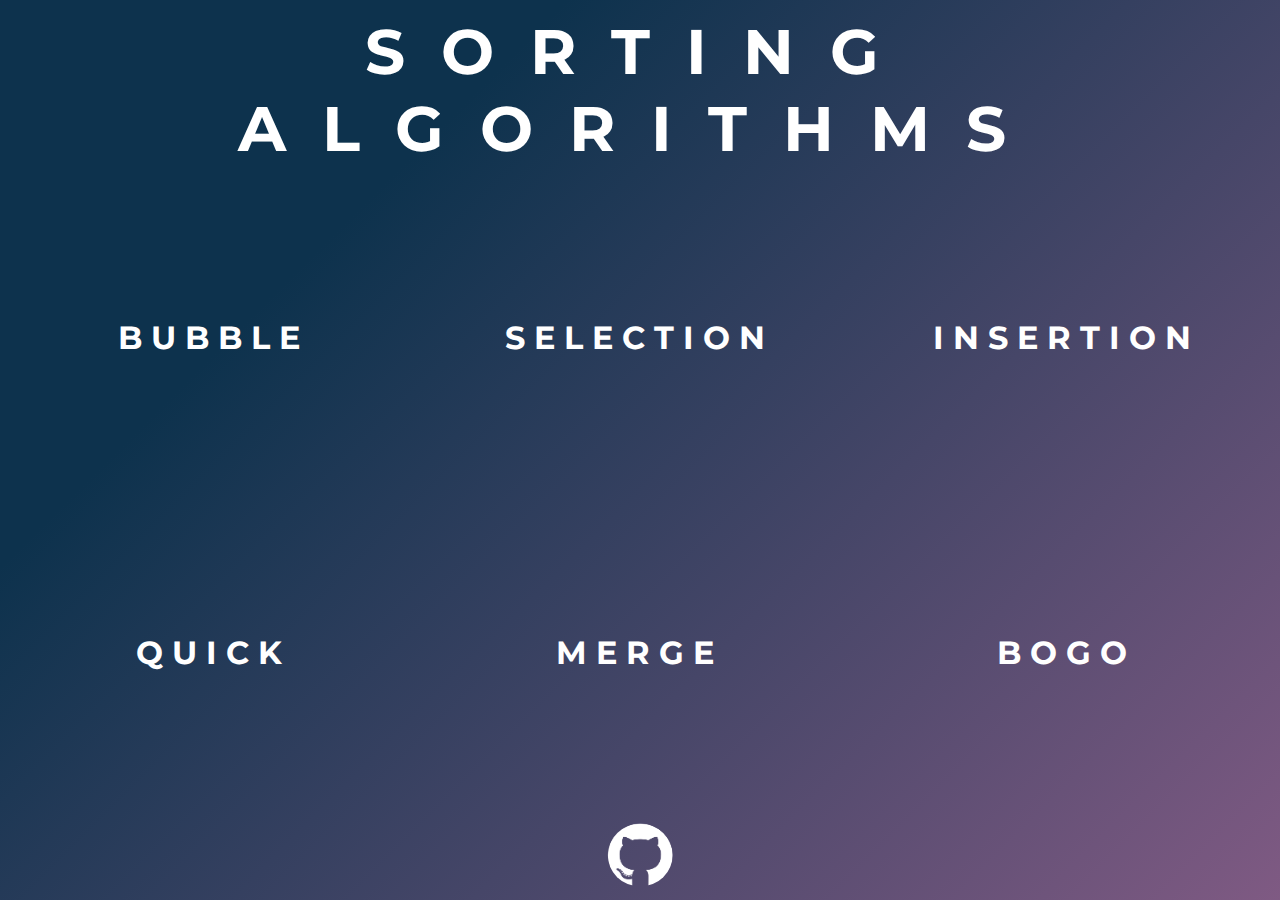
==== index.html @ 4679ad6a "modified certain hrefs" ====
<!DOCTYPE html>
<html lang="en">
<head>
    <!-- test -->
    <meta charset="UTF-8">
    <meta name="viewport" content="width=device-width, initial-scale=1.0">
    <title>Sorting Algorithms</title>
    <link rel="stylesheet" href="style/index.css">
</head>
<body>
    <div class="title">
        <h1>Sorting Algorithms</h1>
    </div>
    <div class = " grid ">
    <div class="outer-div">
        <a href="bubble.html">
        <div class = "inner-div">
            <h2>BUBBLE</h2>  
        </div>
    </a>
    </div>
    <div class="outer-div">
        <a href="selection.html">
            <div class="inner-div">
                <h2>SELECTION</h2>
            </div>
        </a>
    </div>
    <div class="outer-div">
        <a href="insertion.html">
            <div class="inner-div">
                <h2>INSERTION</h2>
            </div>
        </a>
    </div>
    <div class="outer-div">
        <a href="quick.html">
            <div class="inner-div">
                <h2>QUICK</h2>
            </div>
        </a>
    </div>
    <div class="outer-div">
        <a href="merge.html">
            <div class="inner-div">
                <h2>MERGE</h2>
            </div>
        </a>
    </div>
    <div class="outer-div">
        <a href="merge.html">
            <div class="inner-div">
                <h2>BOGO</h2>
            </div>
        </a>
    </div>
</div>

    <div class="collaborators">
        <div class="inner-collaborator">
            <a href="https://github.com/AFeas1987">
                <img src="https://avatars1.githubusercontent.com/u/33380694?s=460&u=68d25aeffb624daa7be3a8d8f50077317a464186&v=4" alt="">
            </a>
            <a href="https://github.com/AlarconFeaser/SortingVisualizer">
                    <img src="./assets/white-github.png" alt="">
            </a>
            <a href="https://github.com/PaulAlarcon">
                <img src="https://avatars0.githubusercontent.com/u/37510926?s=460&u=d2be13553b4b1d6bea5deff9a250e9ec4bbbcb4f&v=4" alt="">
            </a>
    </div>

</body>
</html>
---- style/index.css ----
@import url("https://fonts.googleapis.com/css2?family=Miltonian+Tattoo&family=Montserrat:wght@500&display=swap");
* {
  padding: 0;
  margin: 0;
  -webkit-box-sizing: border-box;
          box-sizing: border-box;
}

body {
  background-image: linear-gradient(315deg, #7f5a83 0%, #0d324d 74%);
  width: 100%;
  height: 100vh;
  font-family: 'Montserrat', sans-serif;
  text-transform: uppercase;
}

.title {
  color: white;
  text-align: center;
  position: relative;
  height: 20%;
}

.title h1 {
  font-size: 7vmin;
  letter-spacing: 4vmin;
  position: absolute;
  top: 50%;
  left: 50%;
  -webkit-transform: translate(-50%, -50%);
          transform: translate(-50%, -50%);
}

.grid {
  height: 70%;
  display: -ms-grid;
  display: grid;
  -ms-grid-columns: (1fr)[3];
      grid-template-columns: repeat(3, 1fr);
  -ms-grid-rows: (1fr)[2];
      grid-template-rows: repeat(2, 1fr);
}

.inner-div {
  position: relative;
  height: 100%;
  display: -ms-grid;
  display: grid;
  margin: auto;
  text-align: center;
  color: black;
  -webkit-text-fill-color: white;
  /* Will override color (regardless of order) */
  text-align: center;
}

.inner-div h2 {
  font-size: 3.5vmin;
  letter-spacing: 1vmin;
  position: absolute;
  top: 50%;
  left: 50%;
  -webkit-transform: translate(-50%, -50%);
          transform: translate(-50%, -50%);
}

.inner-div:hover,
.inner-div:focus,
.collaborators a img:hover,
.collaborators a img:focus {
  -webkit-box-shadow: 0 0.5em 0.5em -0.4em var(--hover);
          box-shadow: 0 0.5em 0.5em -0.4em var(--hover);
  -webkit-transform: translateY(-0.5em);
          transform: translateY(-0.5em);
}

.collaborators {
  height: 10%;
  position: relative;
}

.collaborators .inner-collaborator {
  margin: 0 auto;
  height: 70%;
  width: -webkit-max-content;
  width: -moz-max-content;
  position: absolute;
  top: 50%;
  left: 50%;
  -webkit-transform: translate(-50%, -50%);
          transform: translate(-50%, -50%);
}

.collaborators .inner-collaborator a {
  text-decoration: none;
}

.collaborators .inner-collaborator img {
  height: 100%;
  border-radius: 50%;
}

@media only screen and (max-width: 748px) {
  .title {
    padding: 5%;
  }
  .title h1 {
    letter-spacing: 3vmin;
  }
  .inner-div h2 {
    font-size: 5vmin;
  }
  .grid {
    height: 70%;
    -ms-grid-columns: (1fr)[1];
        grid-template-columns: repeat(1, 1fr);
    -ms-grid-rows: (1fr)[6];
        grid-template-rows: repeat(6, 1fr);
  }
  .outer-div {
    border: 1px solid black;
    background: rgba(0, 0, 0, 0.2);
  }
  .collaborators {
    height: 10%;
  }
}
/*# sourceMappingURL=index.css.map */
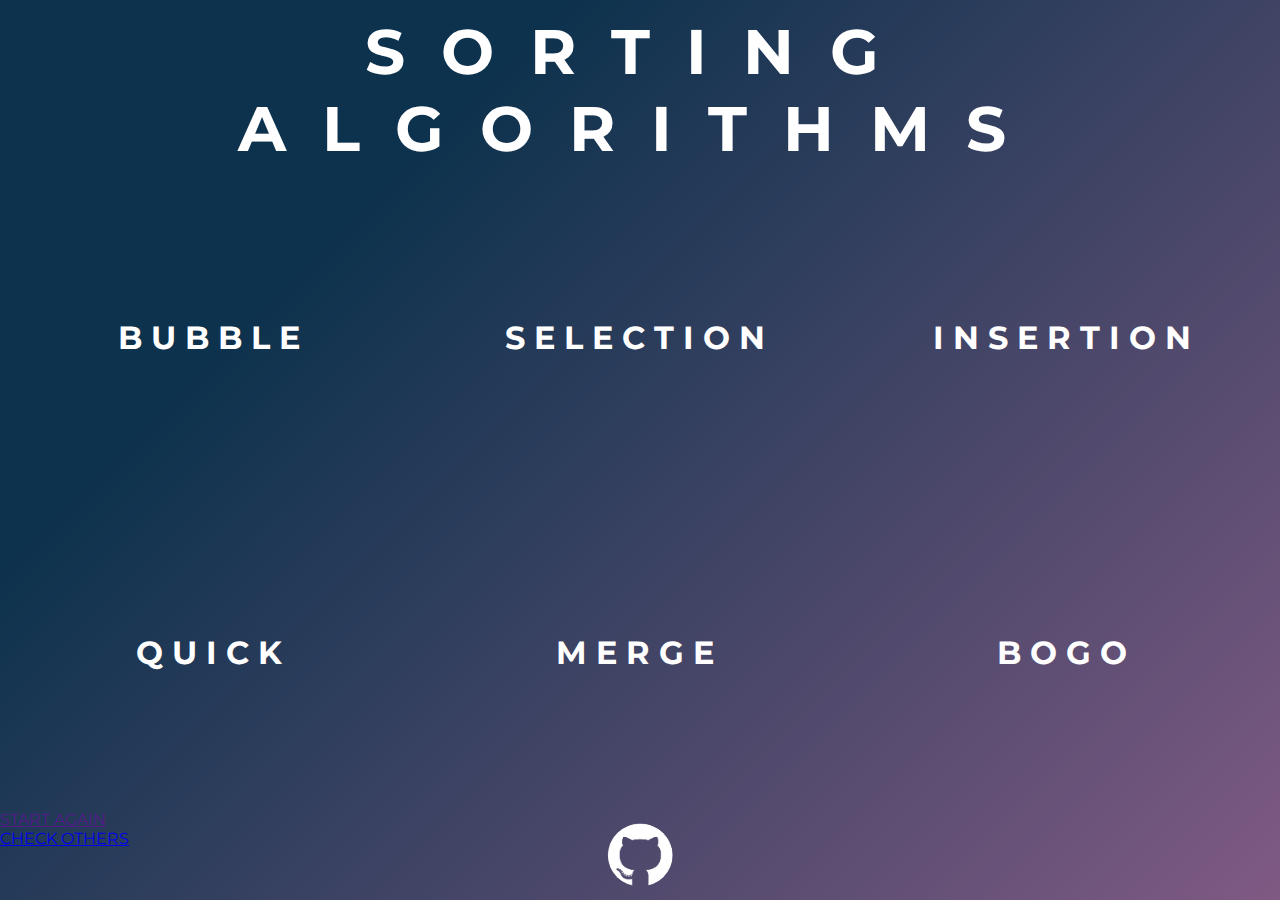
==== commit 3050a3aa: "added new features -restart -setting options" ====
--- a/index.html
+++ b/index.html
@@ -56,6 +56,8 @@
     </div>
 </div>
 
+
+
     <div class="collaborators">
         <div class="inner-collaborator">
             <a href="https://github.com/AFeas1987">
@@ -69,5 +71,26 @@
             </a>
     </div>
 
+    <div class="modal" id="myModal">
+        <div class="modal-content">
+            <div class="button-container">
+                <a class="white" href="">
+                    <p>
+                        <span class="bg"></span>
+                        <span class="base"></span>
+                        <span class="text">Start Again</span>
+                    </p>
+                </a>
+                <a class="transparent" href="index.html">
+                    <p>
+                        <span class="bg"></span>
+                        <span class="base"></span>
+                        <span class="text">Check others</span>
+                    </p>
+                </a>
+            </div>
+        </div>
+    </div>
+
 </body>
 </html>--- a/style/index.css
+++ b/style/index.css
@@ -4,13 +4,13 @@
   margin: 0;
   -webkit-box-sizing: border-box;
           box-sizing: border-box;
+  font-family: 'Montserrat', sans-serif;
 }
 
 body {
   background-image: linear-gradient(315deg, #7f5a83 0%, #0d324d 74%);
   width: 100%;
   height: 100vh;
-  font-family: 'Montserrat', sans-serif;
   text-transform: uppercase;
 }
 
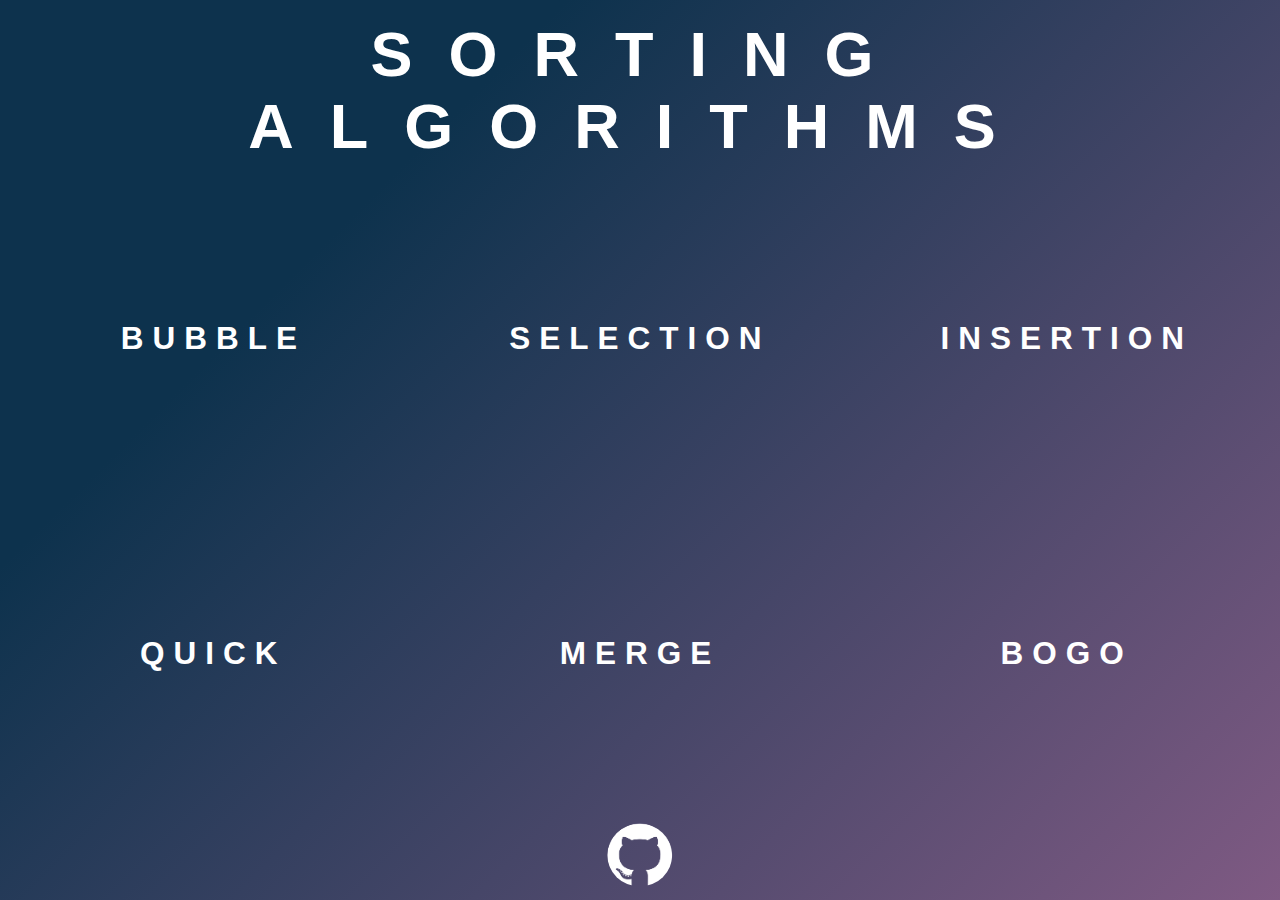
==== commit edb196f0: "commented all html" ====
--- a/index.html
+++ b/index.html
@@ -71,7 +71,7 @@
             </a>
     </div>
 
-    <div class="modal" id="myModal">
+    <!-- <div class="modal" id="myModal">
         <div class="modal-content">
             <div class="button-container">
                 <a class="white" href="">
@@ -90,7 +90,7 @@
                 </a>
             </div>
         </div>
-    </div>
+    </div> -->
 
 </body>
 </html>--- a/style/index.css
+++ b/style/index.css
@@ -1,4 +1,3 @@
-@import url("https://fonts.googleapis.com/css2?family=Miltonian+Tattoo&family=Montserrat:wght@500&display=swap");
 * {
   padding: 0;
   margin: 0;
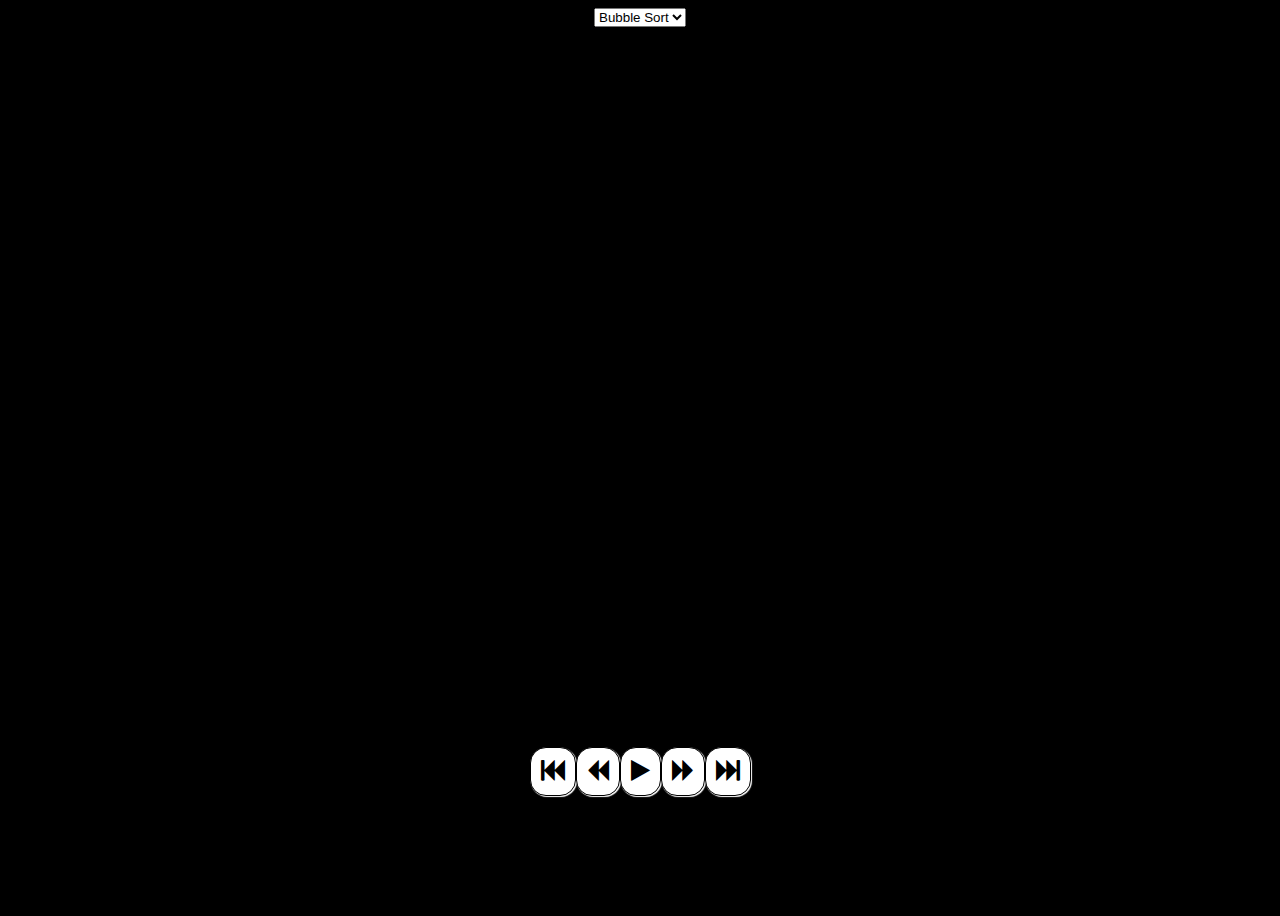
==== commit 19807b89: "reformated entire directory, added quicksort algorithm" ====
--- a/index.html
+++ b/index.html
@@ -1,96 +1,35 @@
 <!DOCTYPE html>
 <html lang="en">
 <head>
-    <!-- test -->
     <meta charset="UTF-8">
     <meta name="viewport" content="width=device-width, initial-scale=1.0">
-    <title>Sorting Algorithms</title>
-    <link rel="stylesheet" href="style/index.css">
+    <title>S O R T I N G 〰 V I S U A L I Z E R</title>
+    <link rel="stylesheet" href="https://cdnjs.cloudflare.com/ajax/libs/font-awesome/4.7.0/css/font-awesome.min.css">
+    <link rel="stylesheet" href="css/style.css">
 </head>
 <body>
-    <div class="title">
-        <h1>Sorting Algorithms</h1>
-    </div>
-    <div class = " grid ">
-    <div class="outer-div">
-        <a href="bubble.html">
-        <div class = "inner-div">
-            <h2>BUBBLE</h2>  
-        </div>
-    </a>
-    </div>
-    <div class="outer-div">
-        <a href="selection.html">
-            <div class="inner-div">
-                <h2>SELECTION</h2>
-            </div>
-        </a>
-    </div>
-    <div class="outer-div">
-        <a href="insertion.html">
-            <div class="inner-div">
-                <h2>INSERTION</h2>
-            </div>
-        </a>
-    </div>
-    <div class="outer-div">
-        <a href="quick.html">
-            <div class="inner-div">
-                <h2>QUICK</h2>
-            </div>
-        </a>
-    </div>
-    <div class="outer-div">
-        <a href="merge.html">
-            <div class="inner-div">
-                <h2>MERGE</h2>
-            </div>
-        </a>
-    </div>
-    <div class="outer-div">
-        <a href="merge.html">
-            <div class="inner-div">
-                <h2>BOGO</h2>
-            </div>
-        </a>
-    </div>
-</div>
 
-
-
-    <div class="collaborators">
-        <div class="inner-collaborator">
-            <a href="https://github.com/AFeas1987">
-                <img src="https://avatars1.githubusercontent.com/u/33380694?s=460&u=68d25aeffb624daa7be3a8d8f50077317a464186&v=4" alt="">
-            </a>
-            <a href="https://github.com/AlarconFeaser/SortingVisualizer">
-                    <img src="./assets/white-github.png" alt="">
-            </a>
-            <a href="https://github.com/PaulAlarcon">
-                <img src="https://avatars0.githubusercontent.com/u/37510926?s=460&u=d2be13553b4b1d6bea5deff9a250e9ec4bbbcb4f&v=4" alt="">
-            </a>
+    <div class="selectDiv">
+        <select name="select" class="selectForm">
+            <option value="0">Bubble Sort</option>
+            <option value="1">Merge Sort</option>
+            <option value="2">Quick Sort</option>
+        </select>
     </div>
 
-    <!-- <div class="modal" id="myModal">
-        <div class="modal-content">
-            <div class="button-container">
-                <a class="white" href="">
-                    <p>
-                        <span class="bg"></span>
-                        <span class="base"></span>
-                        <span class="text">Start Again</span>
-                    </p>
-                </a>
-                <a class="transparent" href="index.html">
-                    <p>
-                        <span class="bg"></span>
-                        <span class="base"></span>
-                        <span class="text">Check others</span>
-                    </p>
-                </a>
-            </div>
-        </div>
-    </div> -->
+    <div class="parent">
 
+    </div>
+
+    <div class="controls">
+        <div style="font-size:24px" class="control-canvas" id="firstButton"><i class="fa fa-fast-backward"></i></div>
+        <div style="font-size:24px" class="control-canvas" id="prevButton" ><i class="fa fa-backward"></i></div>
+        <div style="font-size:24px" class="control-canvas" id="playButton"><i class="fa fa-play" id="playPauseIcon"></i></div>
+        <div style="font-size:24px" class="control-canvas" id="nextButton"><i class="fa fa-forward"></i></div>
+        <div style="font-size:24px" class="control-canvas" id="finalButton" ><i class="fa fa-fast-forward"></i></div>
+    </div>
+
+    <script type="module" src="script/index.js"></script>
+    
 </body>
 </html>--- a/css/style.css
+++ b/css/style.css
@@ -0,0 +1,125 @@
+:root{
+    --anim-length: .02s;
+}
+body{
+    /* margin: auto auto; */
+    /* align-items: center; */
+    /* justify-content: center; */
+    /* lighting-color: red; */
+    background-color : black;
+    height: 100vh;
+    overflow: hidden;
+}
+.parent{
+    background-color : black;
+    display: flex;
+    flex-direction: row;
+    justify-content: center;
+    align-items: center;
+    margin: auto;
+    width: 90%;
+    height: 80%;
+}
+.bar{
+    background-color : lightgreen;
+    /* border-style: groove; */
+    position: absolute;
+    /* margin: 0.125em; */
+    border-radius: 1rem;
+}
+
+.regular{
+    transition: all var(--anim-length) ease-in-out;
+    -webkit-transition: all var(--anim-length) ease-in-out;
+}
+
+.fast{
+    transition: all 1ms ease-in-out;
+    -webkit-transition: all 1ms ease-in-out;
+}
+
+.controls{
+    display: flex;
+    justify-content: center;
+    width: 100;
+}
+
+.controls div{
+    border: 1px solid black;
+    border-radius: 1rem;
+    cursor: pointer;
+    padding : 10px;
+    background-color: white;
+    box-shadow: 1px 1px 1px white;
+}
+
+.dialogBox {
+    position : absolute;
+    background-color:  white;
+    width : auto;
+    height : "auto";
+    color :black;
+    display : none;
+    border-radius : 1rem;
+    left : 50%;
+    /* bottom : 50%; */
+    top : 50%;
+    /* transform-origin: left top; 
+    transform-origin: center center;     */
+    /* -webkit-transform: translateX(150%); */
+
+    transform: translateX(-50%) translateY(-50%);
+    transition-timing-function: ease-in;
+    padding : 20px;
+    /* transition: all .6s ease-in-out; */
+    animation: anim 1.5s 1;
+}
+
+/* @-webkit-keyframes anim {
+0% {
+-webkit-transform: translateX(100%);
+    transform: translateX(100%);
+}
+50% {
+-webkit-transform: translateX(0);
+    transform: translateX(0);
+}
+} */
+
+@keyframes anim {
+0% {
+-webkit-transform: translateX(1000%);
+    transform: translateX(1000%);
+}
+25% {
+-webkit-transform: translateX(-50%) translateY(-100%);
+    transform: translateX(-50%) translateY(-100%);
+}
+60% {
+-webkit-transform: translateX(-100%) translateY(-50%);
+    transform: translateX(-100%) translateY(-50%);
+}
+/* 50% {
+-webkit-transform: translateX(-100%) translateY(-50%);
+    transform: translateX(-100%) translateY(-50%);
+}
+75% {
+-webkit-transform: translateX(-50%) translateY(-25%);
+    transform: translateX(-50%) translateY(-25%);
+} */
+}
+
+
+
+.bar:hover,
+.bar:focus{
+    /* -webkit-transform: scale(50%);
+            transform: scale(50%); */
+    opacity: .5;
+}
+
+.selectDiv{
+    display: flex;
+    justify-content: center;
+    width: 100%;
+}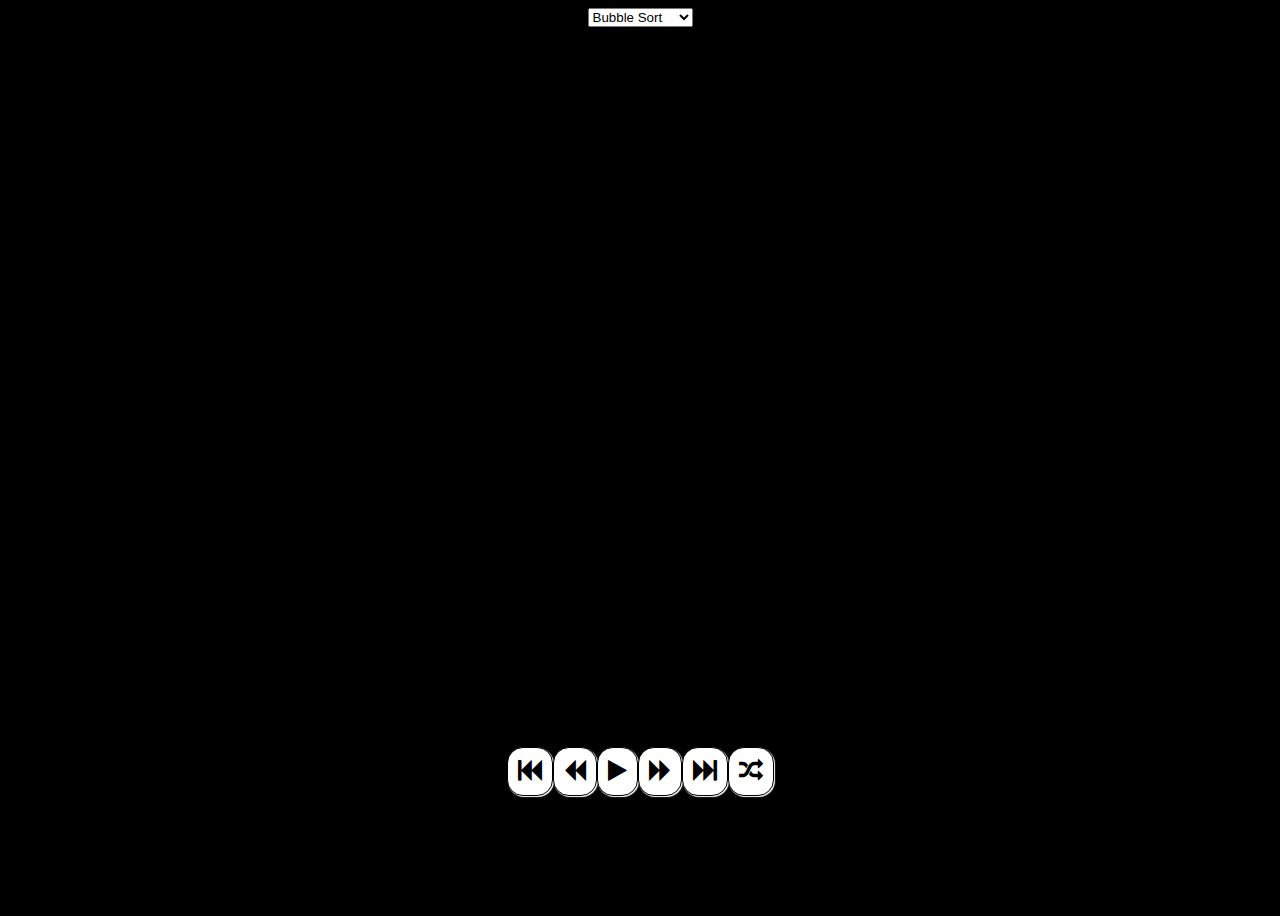
==== commit 783bf4f9: "added shuffle button P.A" ====
--- a/index.html
+++ b/index.html
@@ -11,9 +11,11 @@
 
     <div class="selectDiv">
         <select name="select" class="selectForm">
-            <option value="0">Bubble Sort</option>
+            <option value="0" selected>Bubble Sort</option>
             <option value="1">Merge Sort</option>
             <option value="2">Quick Sort</option>
+            <option value="3">Selection Sort</option>
+            <option value="4">Insertion Sort</option>
         </select>
     </div>
 
@@ -27,7 +29,10 @@
         <div style="font-size:24px" class="control-canvas" id="playButton"><i class="fa fa-play" id="playPauseIcon"></i></div>
         <div style="font-size:24px" class="control-canvas" id="nextButton"><i class="fa fa-forward"></i></div>
         <div style="font-size:24px" class="control-canvas" id="finalButton" ><i class="fa fa-fast-forward"></i></div>
+        <div style="font-size:24px" class="control-canvas" id="shuffleButton" ><i class="fa fa-random"></i></div>
+
     </div>
+    
 
     <script type="module" src="script/index.js"></script>
     
--- a/css/style.css
+++ b/css/style.css
@@ -113,9 +113,10 @@
 
 .bar:hover,
 .bar:focus{
-    /* -webkit-transform: scale(50%);
-            transform: scale(50%); */
-    opacity: .5;
+    /* -webkit-transform: scale(150%);
+            transform: scale(150%); */
+    opacity: .1;
+    background-color : lightseagreen;
 }
 
 .selectDiv{
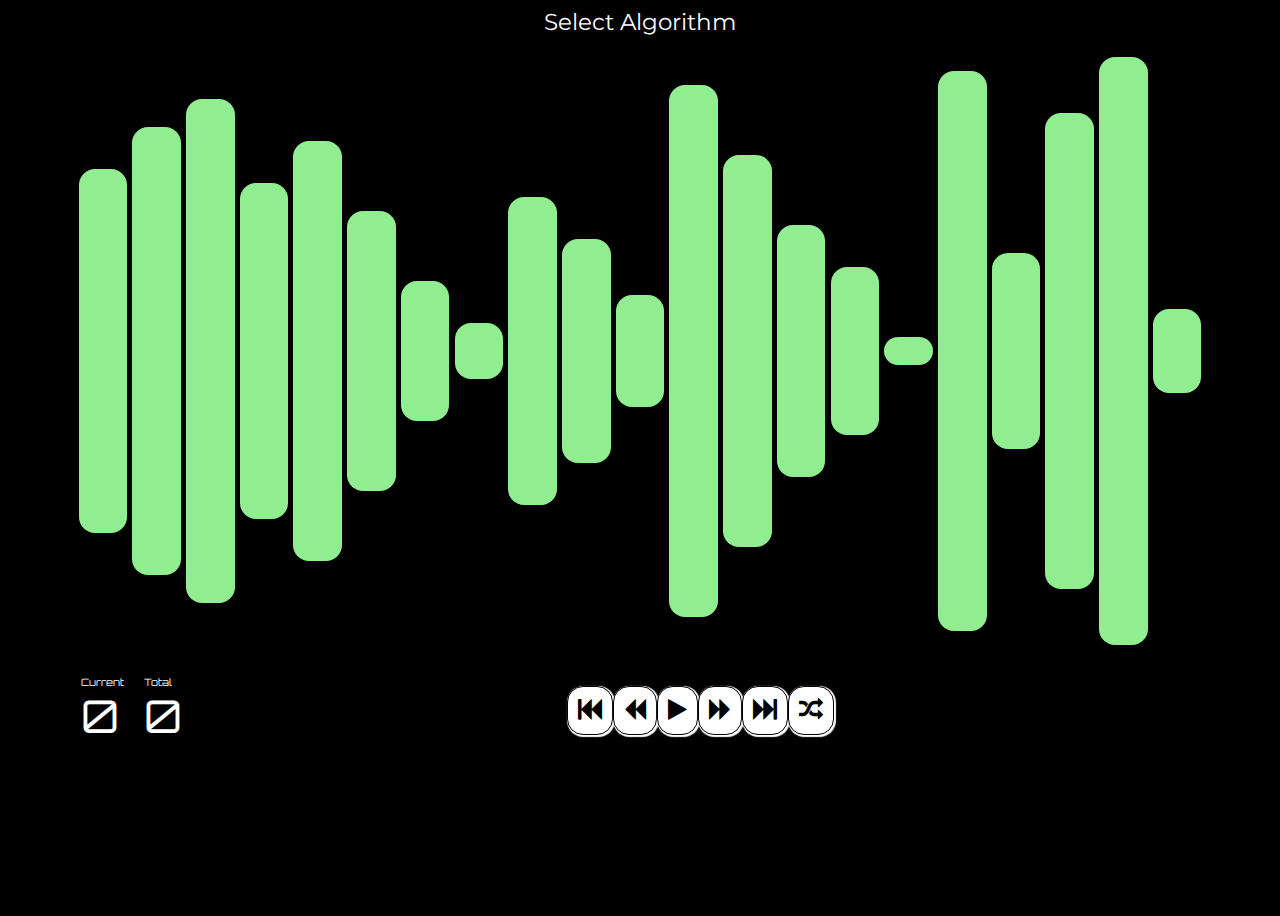
==== commit e5ac6227: "quick and merge not swap ready" ====
--- a/index.html
+++ b/index.html
@@ -11,6 +11,7 @@
 
     <div class="selectDiv">
         <select name="select" class="selectForm">
+            <option value="-1" selected>Select Algorithm</option>
             <option value="0" selected>Bubble Sort</option>
             <option value="1">Merge Sort</option>
             <option value="2">Quick Sort</option>
@@ -23,15 +24,28 @@
 
     </div>
 
-    <div class="controls">
-        <div style="font-size:24px" class="control-canvas" id="firstButton"><i class="fa fa-fast-backward"></i></div>
-        <div style="font-size:24px" class="control-canvas" id="prevButton" ><i class="fa fa-backward"></i></div>
-        <div style="font-size:24px" class="control-canvas" id="playButton"><i class="fa fa-play" id="playPauseIcon"></i></div>
-        <div style="font-size:24px" class="control-canvas" id="nextButton"><i class="fa fa-forward"></i></div>
-        <div style="font-size:24px" class="control-canvas" id="finalButton" ><i class="fa fa-fast-forward"></i></div>
-        <div style="font-size:24px" class="control-canvas" id="shuffleButton" ><i class="fa fa-random"></i></div>
+    <div class="control-panel">
+        <div class="panel">
+            <div class="currentStep">
+                <span>Current</span>
+                <span class="currentValue">0</span>
+            </div>
+            <div class="totalSteps">
+                <span>Total</span>
+                <span class="totalValue">0</span>
+            </div>
 
+        </div>
+        <div class="controls">
+            <div style="font-size:24px" class="control-canvas" id="firstButton"><i class="fa fa-fast-backward"></i></div>
+            <div style="font-size:24px" class="control-canvas" id="prevButton" ><i class="fa fa-backward"></i></div>
+            <div style="font-size:24px" class="control-canvas" id="playButton"><i class="fa fa-play" id="playPauseIcon"></i></div>
+            <div style="font-size:24px" class="control-canvas" id="nextButton"><i class="fa fa-forward"></i></div>
+            <div style="font-size:24px" class="control-canvas" id="finalButton" ><i class="fa fa-fast-forward"></i></div>
+            <div style="font-size:24px" class="control-canvas" id="shuffleButton" ><i class="fa fa-random"></i></div>
+        </div>
     </div>
+   
     
 
     <script type="module" src="script/index.js"></script>
--- a/css/style.css
+++ b/css/style.css
@@ -1,11 +1,9 @@
+@import url('https://fonts.googleapis.com/css2?family=Orbitron&display=swap');
+@import url('https://fonts.googleapis.com/css2?family=Montserrat:ital,wght@1,500&display=swap');
 :root{
     --anim-length: .02s;
 }
 body{
-    /* margin: auto auto; */
-    /* align-items: center; */
-    /* justify-content: center; */
-    /* lighting-color: red; */
     background-color : black;
     height: 100vh;
     overflow: hidden;
@@ -18,13 +16,11 @@
     align-items: center;
     margin: auto;
     width: 90%;
-    height: 80%;
+    height: 70%;
 }
 .bar{
     background-color : lightgreen;
-    /* border-style: groove; */
     position: absolute;
-    /* margin: 0.125em; */
     border-radius: 1rem;
 }
 
@@ -41,7 +37,8 @@
 .controls{
     display: flex;
     justify-content: center;
-    width: 100;
+    align-items: center;
+    /* justify-content: space-between; */
 }
 
 .controls div{
@@ -49,8 +46,10 @@
     border-radius: 1rem;
     cursor: pointer;
     padding : 10px;
+    /* margin-left: 5px; */
     background-color: white;
-    box-shadow: 1px 1px 1px white;
+    box-shadow: 1px 1px 1px 0.5px white;
+    /* max-height: 2rem; */
 }
 
 .dialogBox {
@@ -86,10 +85,30 @@
 }
 } */
 
+/* @keyframes in3d {
+    50% {
+        -webkit-transform: scale(1.5);
+        transform: scale(1.5);
+    }  
+    100% {
+        -webkit-transform: scale(1.0);
+        transform: scale(1.0);
+    }  
+}
+@keyframes out3d {
+    50% {
+        -webkit-transform: scale(0.5);
+        transform: scale(0.5);
+    }  
+    100% {
+        -webkit-transform: scale(1.0);
+        transform: scale(1.0);
+    }  
+}     */
 @keyframes anim {
 0% {
--webkit-transform: translateX(1000%);
-    transform: translateX(1000%);
+    -webkit-transform: translateX(1000%);
+        transform: translateX(1000%);
 }
 25% {
 -webkit-transform: translateX(-50%) translateY(-100%);
@@ -109,18 +128,60 @@
 } */
 }
 
-
-
 .bar:hover,
-.bar:focus{
-    /* -webkit-transform: scale(150%);
-            transform: scale(150%); */
-    opacity: .1;
-    background-color : lightseagreen;
+.bar:focus {
+    background-color : white;
 }
 
-.selectDiv{
+.selectDiv {
     display: flex;
     justify-content: center;
     width: 100%;
+}
+
+
+/* panel control */
+.control-panel{
+    display: flex;
+    width: 90%;
+    margin: 0 auto;
+}
+
+.control-panel .panel{
+    flex: initial;
+    display: flex;
+    font-family: 'Orbitron', sans-serif;
+    color  : white;
+    align-self: center;
+    font-size: 10px;
+}
+
+.control-panel .panel div{
+    padding: 10px;
+    border-radius: 25px;
+}
+
+.control-panel .controls{
+   flex: auto;
+}
+
+.currentStep, .totalSteps{
+    display: flex;
+    flex-direction: column;
+}
+
+.totalValue, .currentValue{
+    font-size: 5vh;
+}
+
+.selectForm{
+    font-family: 'Montserrat', sans-serif;
+    font-size : 2.5vh;
+    color : white;
+    background-color : black;
+    /* box-shadow: 0 1px 0 1px rgba(252, 252, 252, 0.04); */
+    -moz-appearance: none;
+	-webkit-appearance: none;
+    appearance: none;
+    border: none;
 }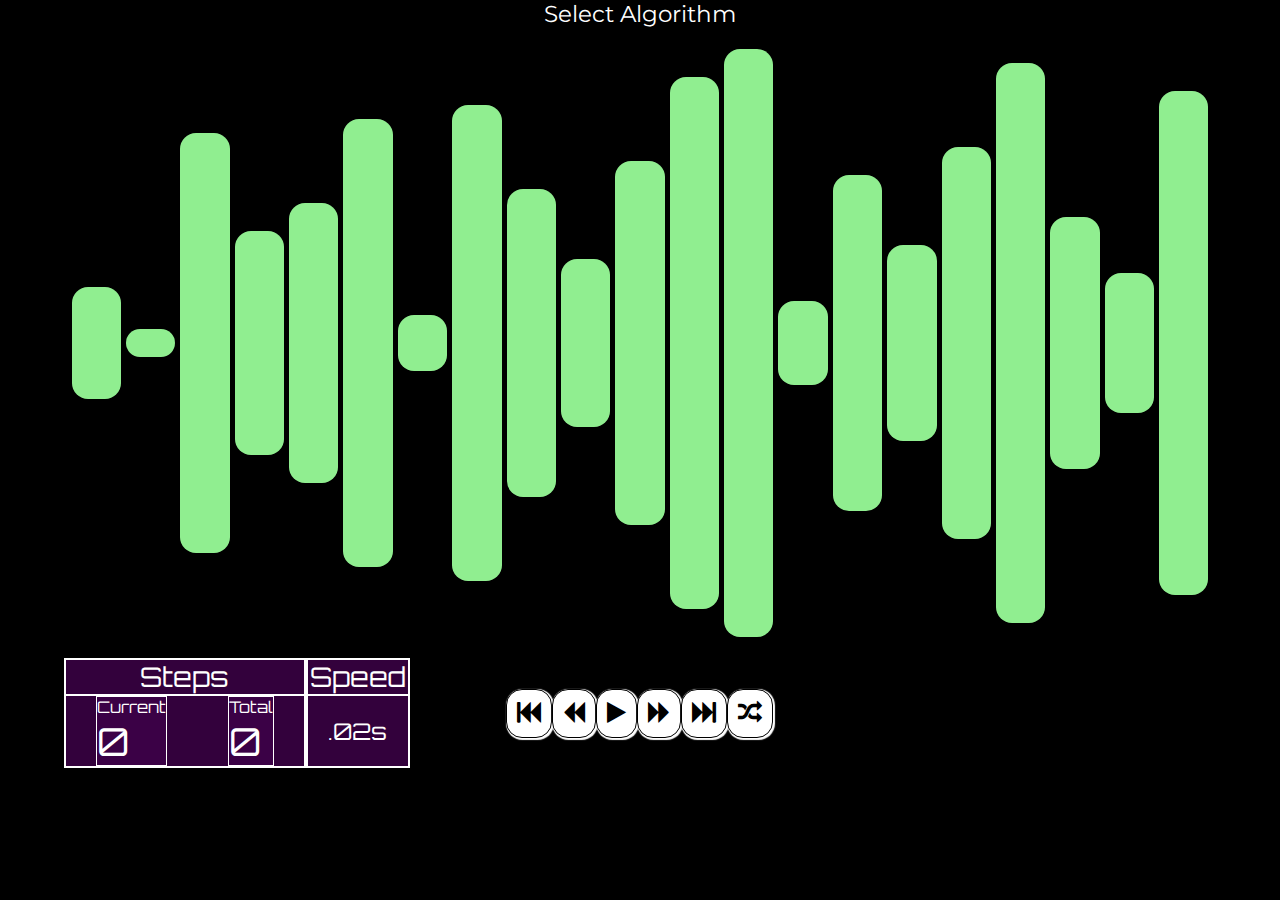
==== commit 22fd67b1: "fix the panel control, doesn't show shuffle current" ====
--- a/index.html
+++ b/index.html
@@ -25,17 +25,27 @@
     </div>
 
     <div class="control-panel">
+
         <div class="panel">
-            <div class="currentStep">
-                <span>Current</span>
-                <span class="currentValue">0</span>
+            <div class="steps">
+                <div class="header">Steps</div>
+                <div class="content">
+                    <div class="currentStep">
+                        <span>Current</span>
+                        <span class="currentValue">0</span>
+                    </div>
+                    <div class="totalSteps">
+                        <span>Total</span>
+                        <span class="totalValue">0</span>
+                    </div>
+                </div>
             </div>
-            <div class="totalSteps">
-                <span>Total</span>
-                <span class="totalValue">0</span>
+            <div class="speed">
+                <div class="header">Speed</div>
+                <div class="speedValue">.02s</div>
             </div>
+        </div>
 
-        </div>
         <div class="controls">
             <div style="font-size:24px" class="control-canvas" id="firstButton"><i class="fa fa-fast-backward"></i></div>
             <div style="font-size:24px" class="control-canvas" id="prevButton" ><i class="fa fa-backward"></i></div>
--- a/css/style.css
+++ b/css/style.css
@@ -1,8 +1,16 @@
 @import url('https://fonts.googleapis.com/css2?family=Orbitron&display=swap');
 @import url('https://fonts.googleapis.com/css2?family=Montserrat:ital,wght@1,500&display=swap');
+
+*{
+    padding: 0;
+    margin : 0;
+    box-sizing: border-box;
+}
+
 :root{
     --anim-length: .02s;
 }
+
 body{
     background-color : black;
     height: 100vh;
@@ -49,14 +57,13 @@
     /* margin-left: 5px; */
     background-color: white;
     box-shadow: 1px 1px 1px 0.5px white;
-    /* max-height: 2rem; */
 }
 
 .dialogBox {
     position : absolute;
     background-color:  white;
     width : auto;
-    height : "auto";
+    height : auto;
     color :black;
     display : none;
     border-radius : 1rem;
@@ -85,26 +92,7 @@
 }
 } */
 
-/* @keyframes in3d {
-    50% {
-        -webkit-transform: scale(1.5);
-        transform: scale(1.5);
-    }  
-    100% {
-        -webkit-transform: scale(1.0);
-        transform: scale(1.0);
-    }  
-}
-@keyframes out3d {
-    50% {
-        -webkit-transform: scale(0.5);
-        transform: scale(0.5);
-    }  
-    100% {
-        -webkit-transform: scale(1.0);
-        transform: scale(1.0);
-    }  
-}     */
+
 @keyframes anim {
 0% {
     -webkit-transform: translateX(1000%);
@@ -118,14 +106,6 @@
 -webkit-transform: translateX(-100%) translateY(-50%);
     transform: translateX(-100%) translateY(-50%);
 }
-/* 50% {
--webkit-transform: translateX(-100%) translateY(-50%);
-    transform: translateX(-100%) translateY(-50%);
-}
-75% {
--webkit-transform: translateX(-50%) translateY(-25%);
-    transform: translateX(-50%) translateY(-25%);
-} */
 }
 
 .bar:hover,
@@ -133,13 +113,6 @@
     background-color : white;
 }
 
-.selectDiv {
-    display: flex;
-    justify-content: center;
-    width: 100%;
-}
-
-
 /* panel control */
 .control-panel{
     display: flex;
@@ -148,30 +121,80 @@
 }
 
 .control-panel .panel{
-    flex: initial;
     display: flex;
     font-family: 'Orbitron', sans-serif;
     color  : white;
     align-self: center;
-    font-size: 10px;
-}
+    width: 30%;
+}
+
+.control-panel .controls{
+    width: 40%;
+    margin-right: 30%; /*necessary to center control buttons*/
+ }
+ 
 
 .control-panel .panel div{
-    padding: 10px;
-    border-radius: 25px;
-}
-
-.control-panel .controls{
-   flex: auto;
-}
-
-.currentStep, .totalSteps{
+    border: .1rem solid white; 
+    background-color: rgba(67, 1, 80, .5);
+    /* padding : 5px; */
+}
+
+.panel .steps{
+    width: 70%;
+}
+
+.panel .speed{
+    width: 30%;
+}
+
+.panel .header{
+    width: 100%;
+    font-size: 3vh;
+}
+
+.panel .steps, 
+.panel .speed{
     display: flex;
     flex-direction: column;
+    text-align: center;
+    border: none;
+}
+
+.panel .steps .content{
+    display: flex;
+    flex-direction: row;
+    justify-content: space-around;
+    /* background-color: aqua; */
+    /* border: none; */
+}
+
+.speed .speedValue{
+    height: 100%;
+    display: flex;
+    justify-content: center;
+    align-items: center;
 }
 
 .totalValue, .currentValue{
-    font-size: 5vh;
+    font-size : 3vw;
+    display: flex;
+    /* text-align: center; */
+
+}
+
+.speedValue{
+    font-size: 1.8vw;
+    padding : 10px;
+}
+
+
+/* select form */
+
+.selectDiv {
+    display: flex;
+    justify-content: center;
+    width: 100%;
 }
 
 .selectForm{
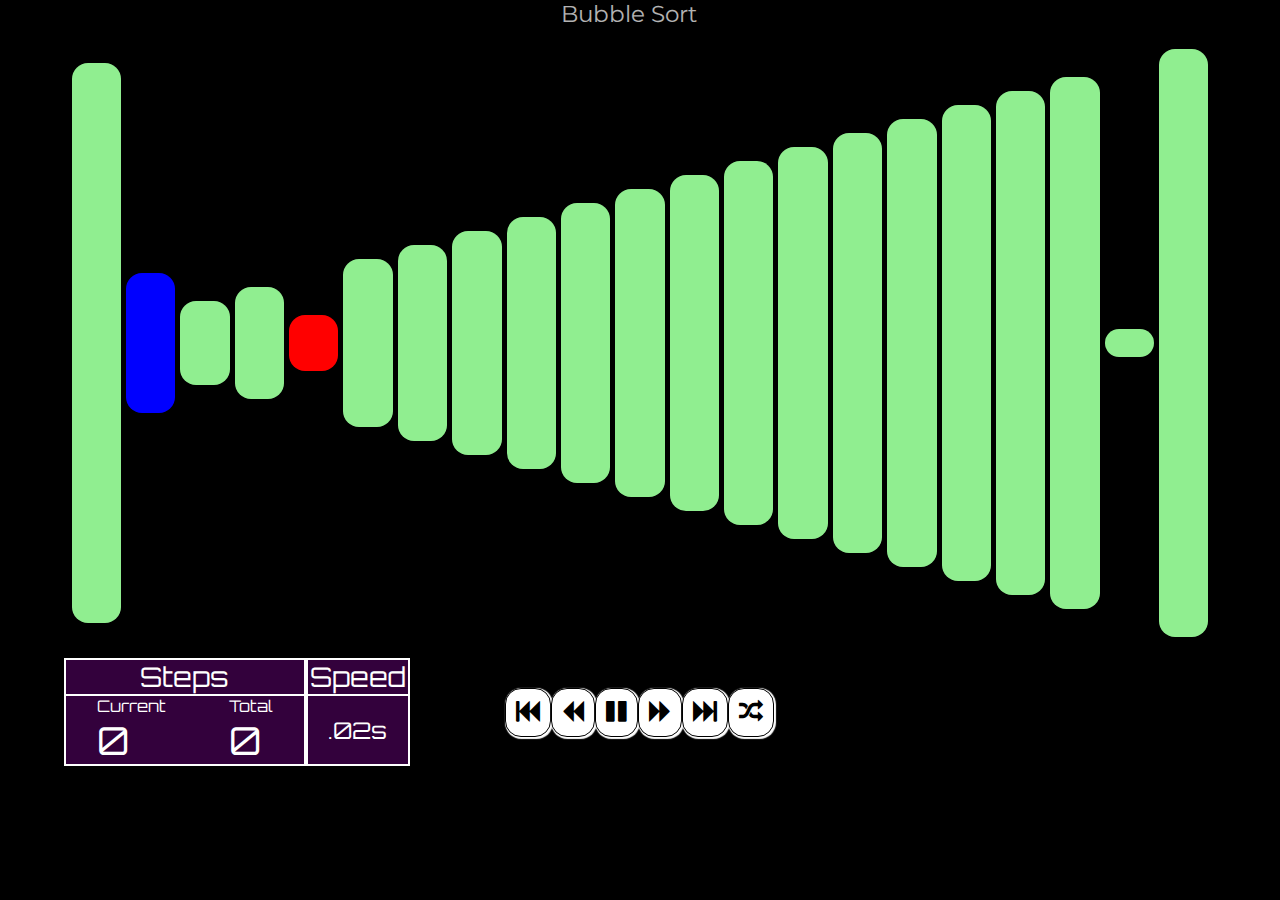
==== commit 3534c836: "formatted code" ====
--- a/index.html
+++ b/index.html
@@ -11,12 +11,12 @@
 
     <div class="selectDiv">
         <select name="select" class="selectForm">
-            <option value="-1" selected>Select Algorithm</option>
-            <option value="0" selected>Bubble Sort</option>
-            <option value="1">Merge Sort</option>
-            <option value="2">Quick Sort</option>
-            <option value="3">Selection Sort</option>
-            <option value="4">Insertion Sort</option>
+            <!-- <option value="-1" selected>Select Algorithm</option> -->
+            <option value="bubble" selected>Bubble Sort</option>
+            <option value="merge">Merge Sort</option>
+            <option value="quick">Quick Sort</option>
+            <option value="selection">Selection Sort</option>
+            <option value="insertion">Insertion Sort</option>
         </select>
     </div>
 
@@ -30,14 +30,14 @@
             <div class="steps">
                 <div class="header">Steps</div>
                 <div class="content">
-                    <div class="currentStep">
+                    <span class="currentStep">
                         <span>Current</span>
                         <span class="currentValue">0</span>
-                    </div>
-                    <div class="totalSteps">
+                    </span>
+                    <span class="totalSteps">
                         <span>Total</span>
                         <span class="totalValue">0</span>
-                    </div>
+                    </span>
                 </div>
             </div>
             <div class="speed">
@@ -59,6 +59,7 @@
     
 
     <script type="module" src="script/index.js"></script>
+    <!-- <script src="https://code.jquery.com/jquery-3.5.1.slim.min.js" integrity="sha256-4+XzXVhsDmqanXGHaHvgh1gMQKX40OUvDEBTu8JcmNs=" crossorigin="anonymous"></script> -->
     
 </body>
 </html>--- a/css/style.css
+++ b/css/style.css
@@ -188,6 +188,10 @@
     padding : 10px;
 }
 
+.currentStep, .totalSteps{
+    border : none;
+}
+
 
 /* select form */
 
